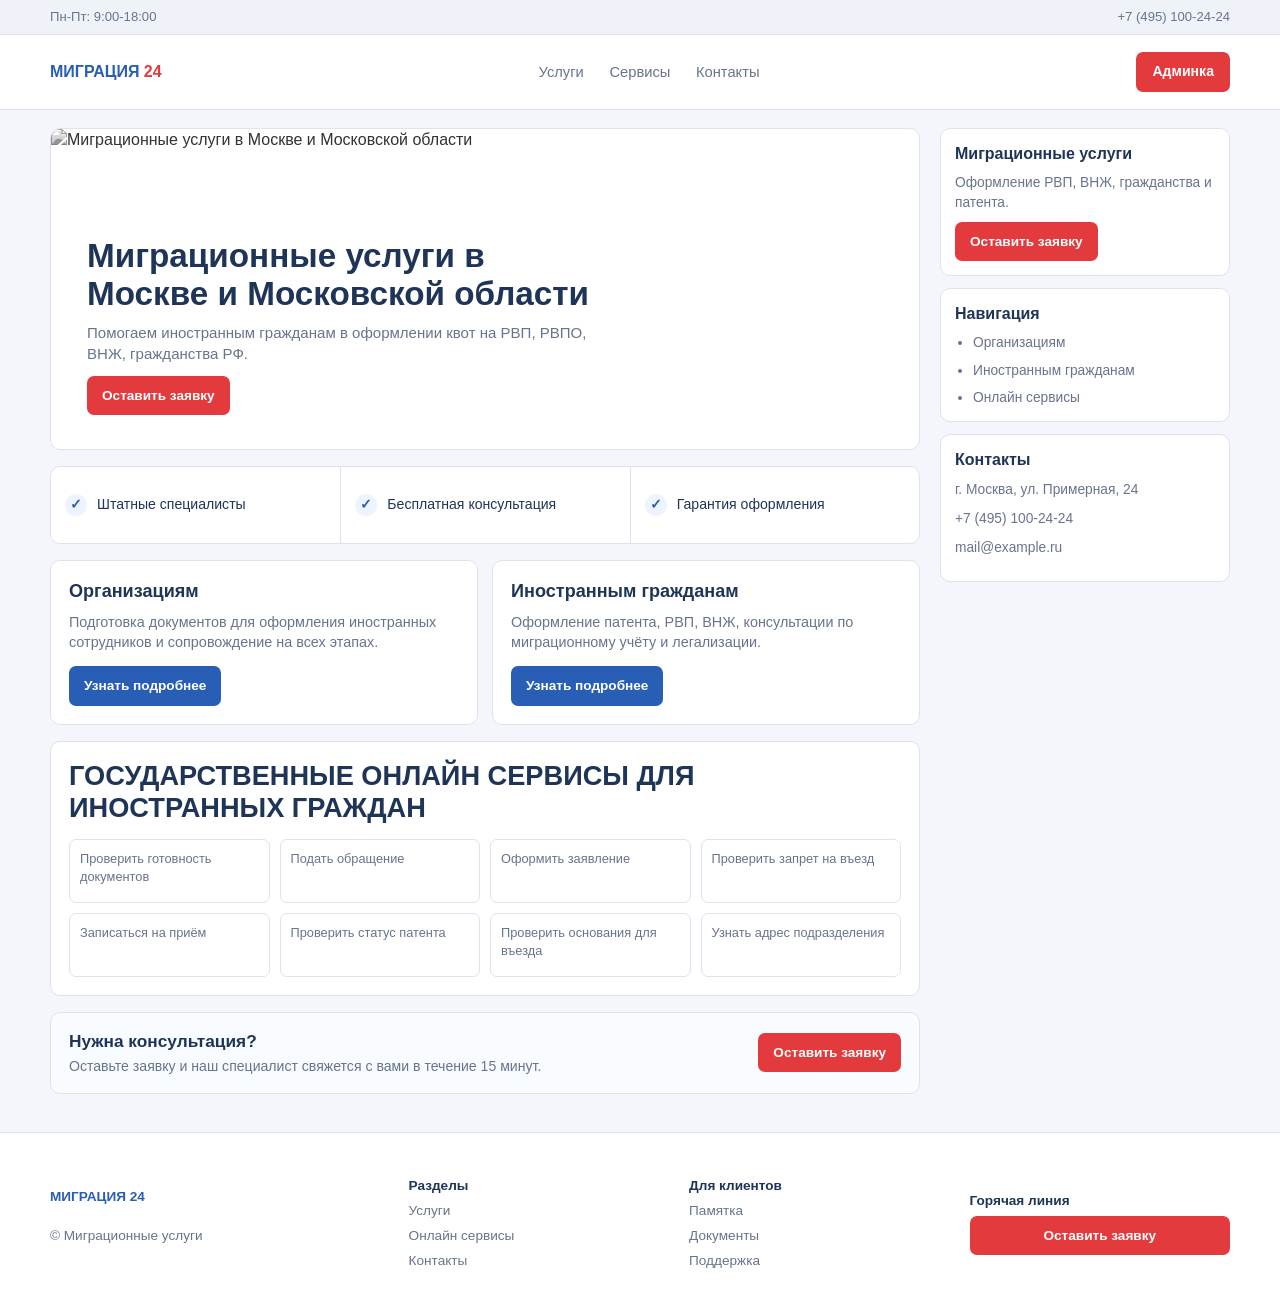
==== index.html @ 1f3869c2 "refactor: migrate project to pure html css js for github pages Replace Flask implementation with a f" ====
<!doctype html>
<html lang="ru">
<head>
    <meta charset="UTF-8">
    <meta name="viewport" content="width=device-width, initial-scale=1.0">
    <title>Миграционные услуги</title>
    <meta name="description" content="Миграционные услуги в Москве и Московской области.">
    <link rel="stylesheet" href="static/css/site.css">
</head>
<body>
<header class="topbar">
    <div class="container topbar-inner">
        <span id="topbar-time">Пн-Пт: 9:00-18:00</span>
        <span id="topbar-phone">+7 (495) 100-24-24</span>
    </div>
</header>

<header class="site-header">
    <div class="container header-main">
        <a class="logo" href="#">МИГРАЦИЯ <span>24</span></a>
        <nav class="nav">
            <a href="#services">Услуги</a>
            <a href="#online">Сервисы</a>
            <a href="#contact">Контакты</a>
        </nav>
        <a class="header-button" href="admin.html">Админка</a>
    </div>
</header>

<main class="page">
    <div class="container layout">
        <div class="content-column">
            <section class="hero">
                <img id="hero-image" class="hero-image" src="" alt="Hero">
                <div class="hero-content">
                    <h1 id="hero-title"></h1>
                    <p id="hero-body"></p>
                    <a id="hero-button" class="button button-red" href="#contact">Оставить заявку</a>
                </div>
            </section>

            <section class="benefits" id="benefits-list"></section>

            <section id="services-list" class="cards"></section>

            <section id="online" class="online-services">
                <h2 id="online-title"></h2>
                <div class="online-grid" id="online-links"></div>
            </section>

            <section id="contact" class="contact-strip">
                <div>
                    <h3 id="cta-title"></h3>
                    <p id="cta-body"></p>
                </div>
                <a id="cta-button" class="button button-red" href="#contact">Оставить заявку</a>
            </section>
        </div>

        <aside class="sidebar">
            <article class="side-card">
                <h3 id="side-1-title"></h3>
                <p id="side-1-body"></p>
                <a id="side-1-button" class="button button-red" href="#contact">Оставить заявку</a>
            </article>
            <article class="side-card">
                <h3 id="side-2-title"></h3>
                <ul id="side-2-links"></ul>
            </article>
            <article class="side-card">
                <h3 id="side-3-title"></h3>
                <p id="side-3-address"></p>
                <p id="side-3-phone"></p>
                <p id="side-3-email"></p>
            </article>
        </aside>
    </div>
</main>

<footer class="site-footer">
    <div class="container footer-grid">
        <div>
            <p class="footer-logo">МИГРАЦИЯ 24</p>
            <p id="footer-copy"></p>
        </div>
        <div>
            <p class="footer-title">Разделы</p>
            <a href="#services">Услуги</a>
            <a href="#online">Онлайн сервисы</a>
            <a href="#contact">Контакты</a>
        </div>
        <div>
            <p class="footer-title">Для клиентов</p>
            <a href="#">Памятка</a>
            <a href="#">Документы</a>
            <a href="#">Поддержка</a>
        </div>
        <div>
            <p class="footer-title">Горячая линия</p>
            <a class="button button-red" href="#contact">Оставить заявку</a>
        </div>
    </div>
</footer>

<script src="static/js/site.js"></script>
</body>
</html>
---- static/css/site.css ----
:root {
    --bg: #f4f6fb;
    --text: #1f3558;
    --muted: #67758c;
    --line: #dce2ee;
    --blue: #295eb6;
    --blue-dark: #1f4e9f;
    --red: #e33a3e;
    --red-dark: #cd2d31;
    --card: #ffffff;
    --container: min(1180px, 94vw);
    --radius: 10px;
}

*,
*::before,
*::after {
    box-sizing: border-box;
}

body {
    margin: 0;
    font-family: Arial, "Segoe UI", sans-serif;
    color: var(--text);
    background: var(--bg);
    line-height: 1.4;
}

img {
    display: block;
    max-width: 100%;
}

a {
    color: inherit;
    text-decoration: none;
}

.container {
    width: var(--container);
    margin-inline: auto;
}

.topbar {
    background: #eff3f9;
    border-bottom: 1px solid var(--line);
    font-size: 0.82rem;
    color: var(--muted);
}

.topbar-inner {
    min-height: 34px;
    display: flex;
    align-items: center;
    justify-content: space-between;
}

.site-header {
    background: #fff;
    border-bottom: 1px solid var(--line);
}

.header-main {
    min-height: 74px;
    display: flex;
    align-items: center;
    justify-content: space-between;
    gap: 20px;
}

.logo {
    font-weight: 700;
    color: var(--blue);
}

.logo span {
    color: var(--red);
}

.nav {
    display: flex;
    gap: clamp(14px, 2vw, 28px);
    color: var(--muted);
    font-size: 0.92rem;
}

.header-button {
    display: inline-flex;
    align-items: center;
    justify-content: center;
    padding: 10px 16px;
    border-radius: 7px;
    background: var(--red);
    color: #fff;
    font-size: 0.88rem;
    font-weight: 700;
}

.header-button:hover,
.button-red:hover {
    background: var(--red-dark);
}

.page {
    padding: 18px 0 38px;
}

.layout {
    display: grid;
    grid-template-columns: minmax(0, 1fr) 290px;
    gap: 20px;
    align-items: start;
}

.content-column {
    display: grid;
    gap: 16px;
}

.hero {
    border: 1px solid var(--line);
    border-radius: var(--radius);
    background: var(--card);
    overflow: hidden;
    position: relative;
}

.hero-image {
    width: 100%;
    min-height: 320px;
    max-height: 420px;
    object-fit: cover;
    filter: grayscale(100%);
}

.hero-content {
    position: absolute;
    inset: auto auto 20px 20px;
    width: min(560px, calc(100% - 40px));
    background: rgba(255, 255, 255, 0.92);
    border-radius: 8px;
    padding: 14px 16px;
}

.hero h1 {
    margin: 0 0 8px;
    font-size: clamp(1.4rem, 2.6vw, 2.2rem);
    line-height: 1.16;
}

.hero p {
    margin: 0 0 12px;
    color: var(--muted);
    font-size: 0.94rem;
}

.benefits {
    border: 1px solid var(--line);
    border-radius: var(--radius);
    background: var(--card);
    display: grid;
    grid-template-columns: repeat(3, minmax(0, 1fr));
}

.benefit-item {
    display: flex;
    align-items: center;
    gap: 10px;
    padding: 14px;
    font-size: 0.88rem;
}

.benefit-item + .benefit-item {
    border-left: 1px solid var(--line);
}

.benefit-icon {
    width: 22px;
    height: 22px;
    border-radius: 50%;
    background: #edf3ff;
    color: var(--blue);
    display: inline-flex;
    align-items: center;
    justify-content: center;
    font-weight: 700;
}

.cards {
    display: grid;
    grid-template-columns: repeat(2, minmax(0, 1fr));
    gap: 14px;
}

.service-card {
    border: 1px solid var(--line);
    border-radius: var(--radius);
    background: var(--card);
    padding: 18px;
}

.service-card h2 {
    margin: 0 0 8px;
    font-size: 1.13rem;
}

.service-card p {
    margin: 0 0 14px;
    color: var(--muted);
    font-size: 0.9rem;
}

.online-services {
    border: 1px solid var(--line);
    border-radius: var(--radius);
    background: var(--card);
    padding: 18px;
}

.online-services h2 {
    margin: 0 0 14px;
    text-transform: uppercase;
    font-size: clamp(1rem, 2.2vw, 1.7rem);
    line-height: 1.2;
}

.online-grid {
    display: grid;
    grid-template-columns: repeat(4, minmax(0, 1fr));
    gap: 10px;
}

.online-grid a {
    border: 1px solid var(--line);
    border-radius: 7px;
    padding: 10px;
    font-size: 0.8rem;
    color: var(--muted);
    min-height: 64px;
}

.contact-strip {
    border: 1px solid var(--line);
    border-radius: var(--radius);
    background: #f8fbff;
    padding: 16px 18px;
    display: flex;
    justify-content: space-between;
    align-items: center;
    gap: 12px;
}

.contact-strip h3 {
    margin: 0 0 4px;
    font-size: 1.08rem;
}

.contact-strip p {
    margin: 0;
    color: var(--muted);
    font-size: 0.88rem;
}

.button {
    display: inline-flex;
    align-items: center;
    justify-content: center;
    padding: 10px 15px;
    border-radius: 7px;
    font-weight: 700;
    font-size: 0.85rem;
}

.button-red {
    background: var(--red);
    color: #fff;
}

.button-blue {
    background: var(--blue);
    color: #fff;
}

.button-blue:hover {
    background: var(--blue-dark);
}

.sidebar {
    display: grid;
    gap: 12px;
}

.side-card {
    border: 1px solid var(--line);
    border-radius: var(--radius);
    background: var(--card);
    padding: 14px;
}

.side-card h3 {
    margin: 0 0 8px;
    font-size: 1rem;
}

.side-card p {
    margin: 0 0 10px;
    color: var(--muted);
    font-size: 0.86rem;
}

.side-card ul {
    margin: 0;
    padding-left: 18px;
    color: var(--muted);
    font-size: 0.86rem;
    display: grid;
    gap: 8px;
}

.site-footer {
    border-top: 1px solid var(--line);
    background: #fff;
}

.footer-grid {
    min-height: 180px;
    display: grid;
    grid-template-columns: 1.3fr 1fr 1fr 1fr;
    gap: 20px;
    align-items: center;
    padding: 18px 0;
    font-size: 0.85rem;
    color: var(--muted);
}

.footer-grid > div {
    display: grid;
    gap: 6px;
}

.footer-logo {
    margin: 0;
    color: var(--blue);
    font-weight: 700;
}

.footer-title {
    margin: 0;
    color: var(--text);
    font-weight: 700;
}

@media (max-width: 1040px) {
    .layout {
        grid-template-columns: 1fr;
    }

    .sidebar {
        grid-template-columns: repeat(3, minmax(0, 1fr));
    }

    .hero-content {
        position: static;
        width: auto;
        border-radius: 0;
    }
}

@media (max-width: 860px) {
    .nav {
        display: none;
    }

    .cards {
        grid-template-columns: 1fr;
    }

    .benefits {
        grid-template-columns: 1fr;
    }

    .benefit-item + .benefit-item {
        border-left: 0;
        border-top: 1px solid var(--line);
    }

    .online-grid {
        grid-template-columns: repeat(2, minmax(0, 1fr));
    }

    .footer-grid {
        grid-template-columns: repeat(2, minmax(0, 1fr));
        align-items: start;
        padding: 24px 0;
    }

    .sidebar {
        grid-template-columns: 1fr;
    }
}

@media (max-width: 560px) {
    .header-main {
        min-height: 62px;
    }

    .header-button {
        padding: 8px 12px;
        font-size: 0.8rem;
    }

    .topbar {
        display: none;
    }

    .hero h1 {
        font-size: 1.35rem;
    }

    .online-grid {
        grid-template-columns: 1fr;
    }

    .contact-strip {
        flex-direction: column;
        align-items: flex-start;
    }

    .footer-grid {
        grid-template-columns: 1fr;
    }
}
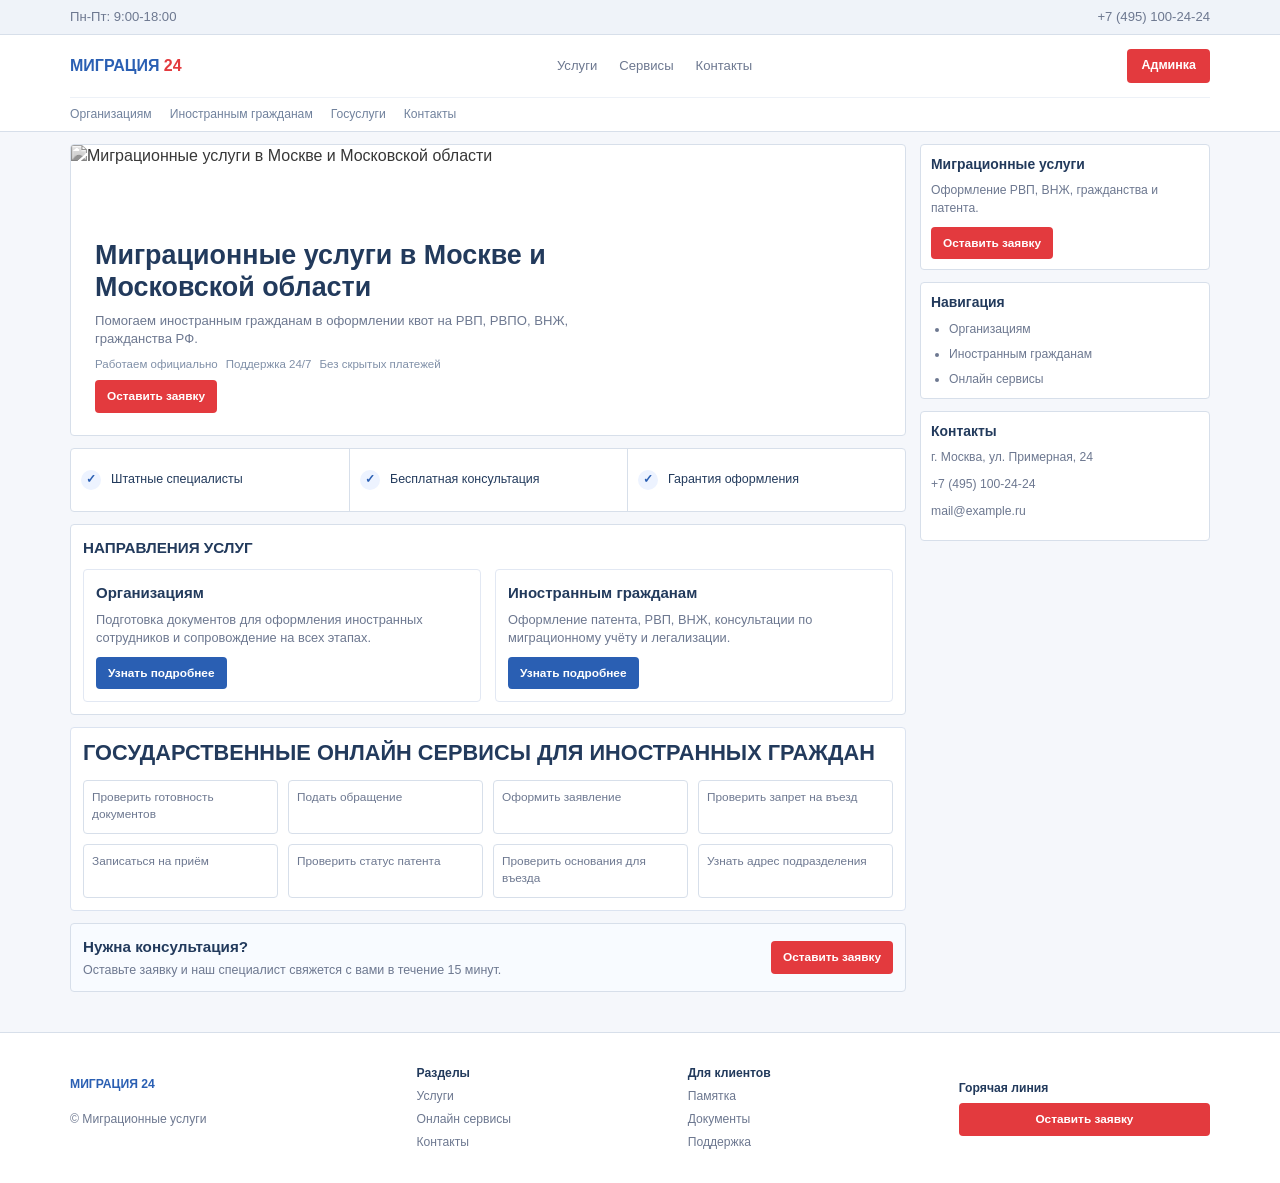
==== commit 6cb3ddd3: "style: tighten layout to better match figma composition Adjust visual density, hierarchy, spacing an" ====
--- a/index.html
+++ b/index.html
@@ -25,6 +25,12 @@
         </nav>
         <a class="header-button" href="admin.html">Админка</a>
     </div>
+    <div class="container subnav">
+        <a href="#services">Организациям</a>
+        <a href="#services">Иностранным гражданам</a>
+        <a href="#online">Госуслуги</a>
+        <a href="#contact">Контакты</a>
+    </div>
 </header>
 
 <main class="page">
@@ -35,15 +41,23 @@
                 <div class="hero-content">
                     <h1 id="hero-title"></h1>
                     <p id="hero-body"></p>
+                    <div class="hero-meta">
+                        <span>Работаем официально</span>
+                        <span>Поддержка 24/7</span>
+                        <span>Без скрытых платежей</span>
+                    </div>
                     <a id="hero-button" class="button button-red" href="#contact">Оставить заявку</a>
                 </div>
             </section>
 
             <section class="benefits" id="benefits-list"></section>
 
-            <section id="services-list" class="cards"></section>
+            <section class="section-card">
+                <h2 class="section-heading">Направления услуг</h2>
+                <section id="services-list" class="cards"></section>
+            </section>
 
-            <section id="online" class="online-services">
+            <section id="online" class="online-services section-card">
                 <h2 id="online-title"></h2>
                 <div class="online-grid" id="online-links"></div>
             </section>
--- a/static/css/site.css
+++ b/static/css/site.css
@@ -1,15 +1,15 @@
 :root {
-    --bg: #f4f6fb;
-    --text: #1f3558;
-    --muted: #67758c;
-    --line: #dce2ee;
-    --blue: #295eb6;
+    --bg: #f5f7fb;
+    --text: #223a5c;
+    --muted: #6d7890;
+    --line: #d7dfea;
+    --blue: #2a5fb3;
     --blue-dark: #1f4e9f;
     --red: #e33a3e;
     --red-dark: #cd2d31;
     --card: #ffffff;
-    --container: min(1180px, 94vw);
-    --radius: 10px;
+    --container: min(1140px, 94vw);
+    --radius: 6px;
 }
 
 *,
@@ -61,7 +61,7 @@
 }
 
 .header-main {
-    min-height: 74px;
+    min-height: 62px;
     display: flex;
     align-items: center;
     justify-content: space-between;
@@ -71,6 +71,7 @@
 .logo {
     font-weight: 700;
     color: var(--blue);
+    font-size: 1rem;
 }
 
 .logo span {
@@ -79,20 +80,20 @@
 
 .nav {
     display: flex;
-    gap: clamp(14px, 2vw, 28px);
-    color: var(--muted);
-    font-size: 0.92rem;
+    gap: clamp(12px, 2vw, 22px);
+    color: var(--muted);
+    font-size: 0.82rem;
 }
 
 .header-button {
     display: inline-flex;
     align-items: center;
     justify-content: center;
-    padding: 10px 16px;
-    border-radius: 7px;
+    padding: 8px 14px;
+    border-radius: 4px;
     background: var(--red);
     color: #fff;
-    font-size: 0.88rem;
+    font-size: 0.78rem;
     font-weight: 700;
 }
 
@@ -101,25 +102,35 @@
     background: var(--red-dark);
 }
 
+.subnav {
+    min-height: 34px;
+    display: flex;
+    align-items: center;
+    gap: 18px;
+    border-top: 1px solid #edf1f7;
+    font-size: 0.76rem;
+    color: #71829d;
+}
+
 .page {
-    padding: 18px 0 38px;
+    padding: 12px 0 30px;
 }
 
 .layout {
     display: grid;
     grid-template-columns: minmax(0, 1fr) 290px;
-    gap: 20px;
+    gap: 14px;
     align-items: start;
 }
 
 .content-column {
     display: grid;
-    gap: 16px;
+    gap: 12px;
 }
 
 .hero {
     border: 1px solid var(--line);
-    border-radius: var(--radius);
+    border-radius: 4px;
     background: var(--card);
     overflow: hidden;
     position: relative;
@@ -127,36 +138,45 @@
 
 .hero-image {
     width: 100%;
-    min-height: 320px;
-    max-height: 420px;
+    min-height: 290px;
+    max-height: 360px;
     object-fit: cover;
     filter: grayscale(100%);
 }
 
 .hero-content {
     position: absolute;
-    inset: auto auto 20px 20px;
-    width: min(560px, calc(100% - 40px));
+    inset: auto auto 12px 12px;
+    width: min(520px, calc(100% - 24px));
     background: rgba(255, 255, 255, 0.92);
-    border-radius: 8px;
-    padding: 14px 16px;
+    border-radius: 4px;
+    padding: 10px 12px;
 }
 
 .hero h1 {
     margin: 0 0 8px;
-    font-size: clamp(1.4rem, 2.6vw, 2.2rem);
-    line-height: 1.16;
+    font-size: clamp(1.3rem, 2.1vw, 2rem);
+    line-height: 1.2;
 }
 
 .hero p {
-    margin: 0 0 12px;
-    color: var(--muted);
-    font-size: 0.94rem;
+    margin: 0 0 8px;
+    color: var(--muted);
+    font-size: 0.82rem;
+}
+
+.hero-meta {
+    display: flex;
+    flex-wrap: wrap;
+    gap: 8px;
+    font-size: 0.72rem;
+    color: #8090a8;
+    margin-bottom: 8px;
 }
 
 .benefits {
     border: 1px solid var(--line);
-    border-radius: var(--radius);
+    border-radius: 4px;
     background: var(--card);
     display: grid;
     grid-template-columns: repeat(3, minmax(0, 1fr));
@@ -166,8 +186,8 @@
     display: flex;
     align-items: center;
     gap: 10px;
-    padding: 14px;
-    font-size: 0.88rem;
+    padding: 10px;
+    font-size: 0.78rem;
 }
 
 .benefit-item + .benefit-item {
@@ -175,8 +195,8 @@
 }
 
 .benefit-icon {
-    width: 22px;
-    height: 22px;
+    width: 20px;
+    height: 20px;
     border-radius: 50%;
     background: #edf3ff;
     color: var(--blue);
@@ -186,6 +206,19 @@
     font-weight: 700;
 }
 
+.section-card {
+    border: 1px solid var(--line);
+    border-radius: 4px;
+    background: #fff;
+    padding: 12px;
+}
+
+.section-heading {
+    margin: 0 0 10px;
+    font-size: 0.95rem;
+    text-transform: uppercase;
+}
+
 .cards {
     display: grid;
     grid-template-columns: repeat(2, minmax(0, 1fr));
@@ -193,34 +226,34 @@
 }
 
 .service-card {
-    border: 1px solid var(--line);
-    border-radius: var(--radius);
-    background: var(--card);
-    padding: 18px;
+    border: 1px solid #e2e8f3;
+    border-radius: 4px;
+    background: #fff;
+    padding: 12px;
 }
 
 .service-card h2 {
     margin: 0 0 8px;
-    font-size: 1.13rem;
+    font-size: 0.94rem;
 }
 
 .service-card p {
-    margin: 0 0 14px;
-    color: var(--muted);
-    font-size: 0.9rem;
+    margin: 0 0 10px;
+    color: var(--muted);
+    font-size: 0.8rem;
 }
 
 .online-services {
-    border: 1px solid var(--line);
-    border-radius: var(--radius);
+    border: 1px solid #dbe3f0;
+    border-radius: 4px;
     background: var(--card);
-    padding: 18px;
+    padding: 12px;
 }
 
 .online-services h2 {
     margin: 0 0 14px;
     text-transform: uppercase;
-    font-size: clamp(1rem, 2.2vw, 1.7rem);
+    font-size: clamp(0.95rem, 1.7vw, 1.5rem);
     line-height: 1.2;
 }
 
@@ -232,18 +265,18 @@
 
 .online-grid a {
     border: 1px solid var(--line);
-    border-radius: 7px;
-    padding: 10px;
-    font-size: 0.8rem;
-    color: var(--muted);
-    min-height: 64px;
+    border-radius: 4px;
+    padding: 8px;
+    font-size: 0.74rem;
+    color: var(--muted);
+    min-height: 54px;
 }
 
 .contact-strip {
     border: 1px solid var(--line);
-    border-radius: var(--radius);
+    border-radius: 4px;
     background: #f8fbff;
-    padding: 16px 18px;
+    padding: 12px;
     display: flex;
     justify-content: space-between;
     align-items: center;
@@ -252,23 +285,23 @@
 
 .contact-strip h3 {
     margin: 0 0 4px;
-    font-size: 1.08rem;
+    font-size: 0.95rem;
 }
 
 .contact-strip p {
     margin: 0;
     color: var(--muted);
-    font-size: 0.88rem;
+    font-size: 0.78rem;
 }
 
 .button {
     display: inline-flex;
     align-items: center;
     justify-content: center;
-    padding: 10px 15px;
-    border-radius: 7px;
-    font-weight: 700;
-    font-size: 0.85rem;
+    padding: 8px 12px;
+    border-radius: 4px;
+    font-weight: 700;
+    font-size: 0.74rem;
 }
 
 .button-red {
@@ -292,27 +325,27 @@
 
 .side-card {
     border: 1px solid var(--line);
-    border-radius: var(--radius);
+    border-radius: 4px;
     background: var(--card);
-    padding: 14px;
+    padding: 10px;
 }
 
 .side-card h3 {
     margin: 0 0 8px;
-    font-size: 1rem;
+    font-size: 0.87rem;
 }
 
 .side-card p {
     margin: 0 0 10px;
     color: var(--muted);
-    font-size: 0.86rem;
+    font-size: 0.76rem;
 }
 
 .side-card ul {
     margin: 0;
     padding-left: 18px;
     color: var(--muted);
-    font-size: 0.86rem;
+    font-size: 0.76rem;
     display: grid;
     gap: 8px;
 }
@@ -320,16 +353,17 @@
 .site-footer {
     border-top: 1px solid var(--line);
     background: #fff;
+    margin-top: 10px;
 }
 
 .footer-grid {
-    min-height: 180px;
+    min-height: 150px;
     display: grid;
     grid-template-columns: 1.3fr 1fr 1fr 1fr;
     gap: 20px;
     align-items: center;
-    padding: 18px 0;
-    font-size: 0.85rem;
+    padding: 14px 0;
+    font-size: 0.76rem;
     color: var(--muted);
 }
 
@@ -371,6 +405,12 @@
         display: none;
     }
 
+    .subnav {
+        overflow-x: auto;
+        white-space: nowrap;
+        padding-bottom: 6px;
+    }
+
     .cards {
         grid-template-columns: 1fr;
     }
